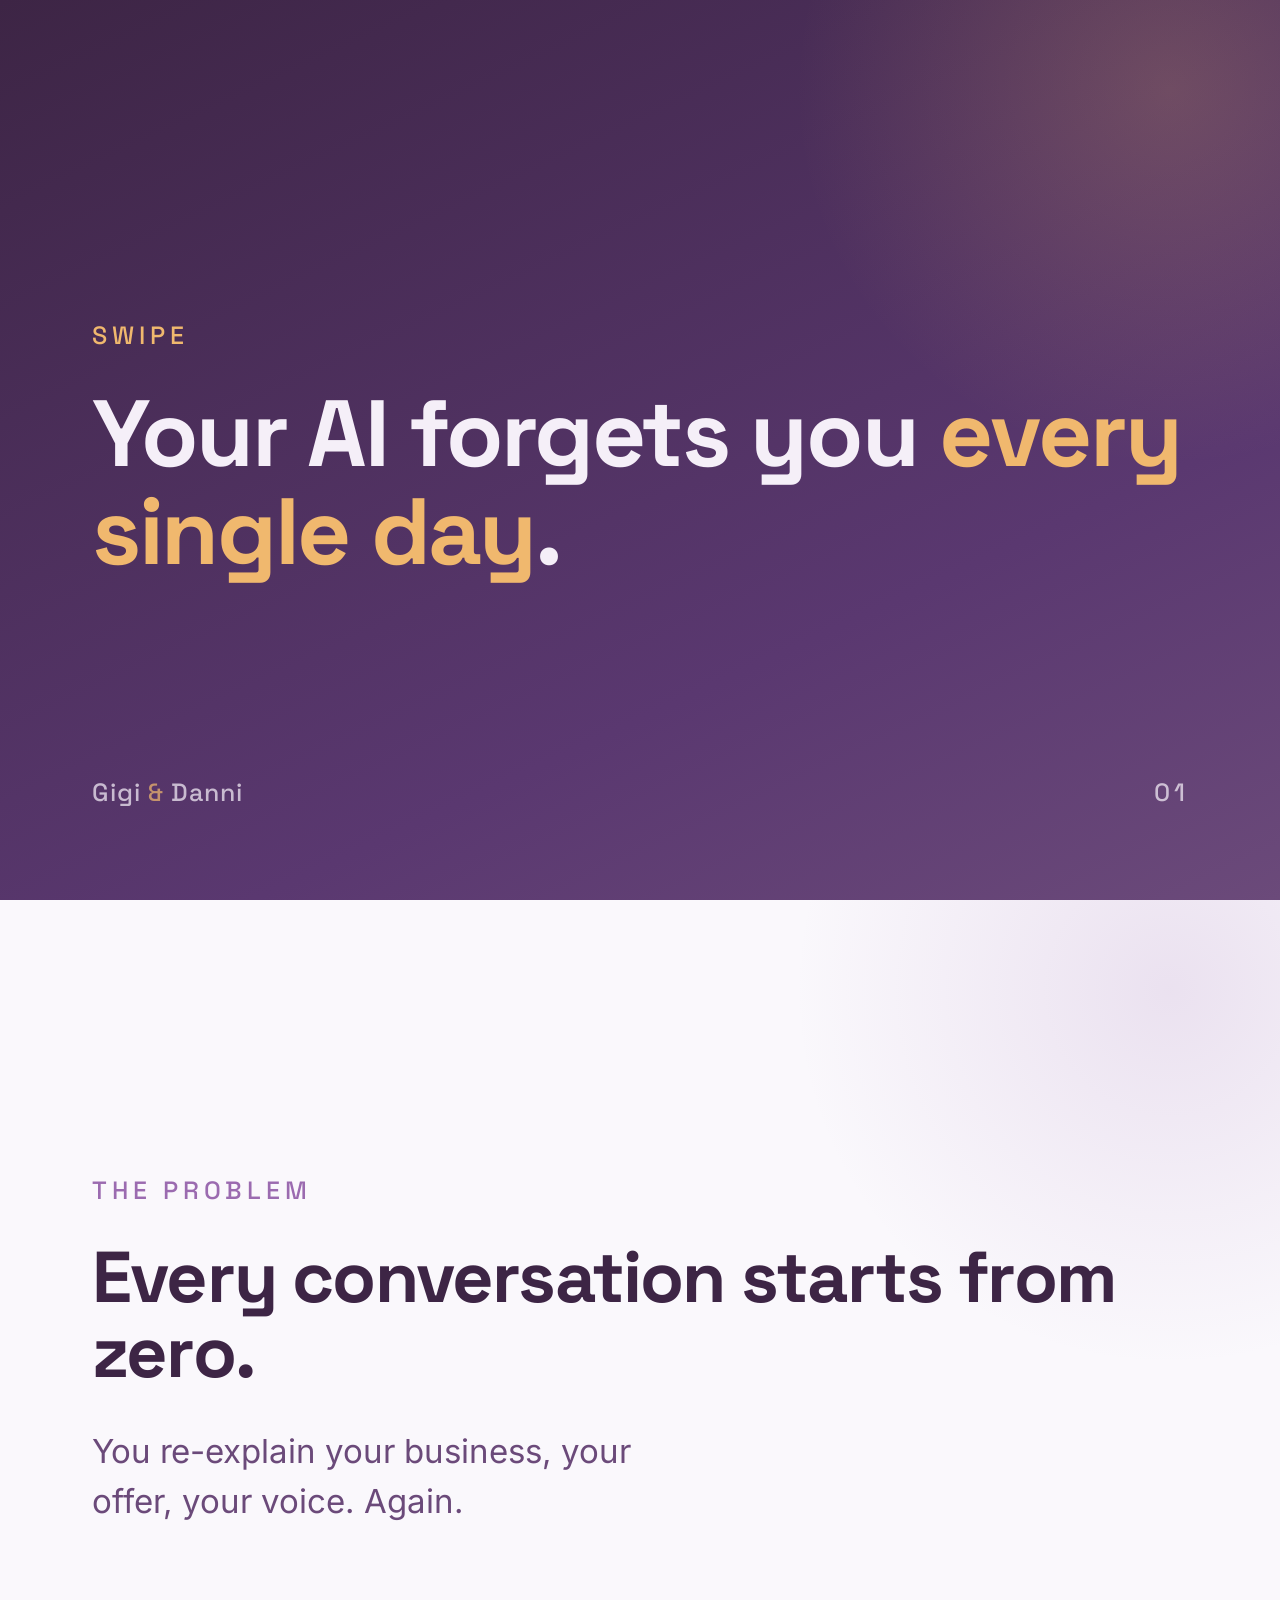
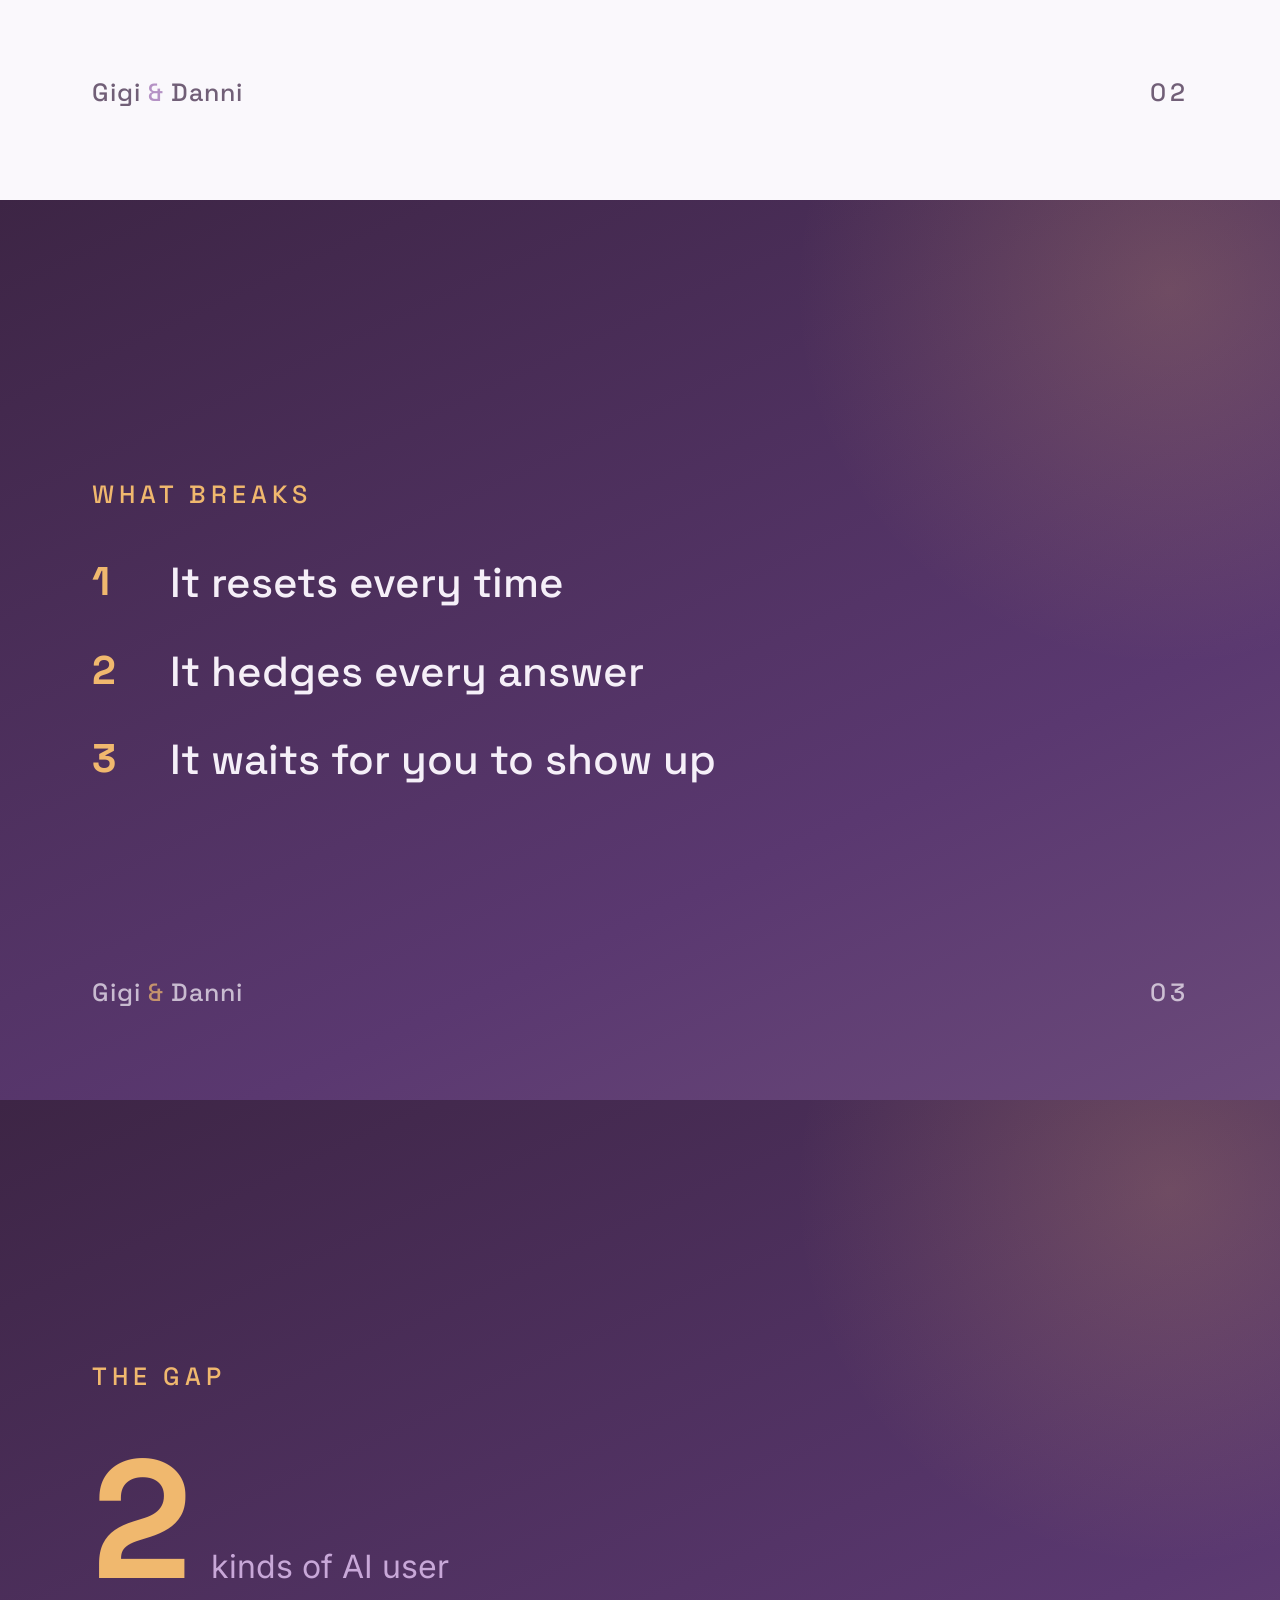
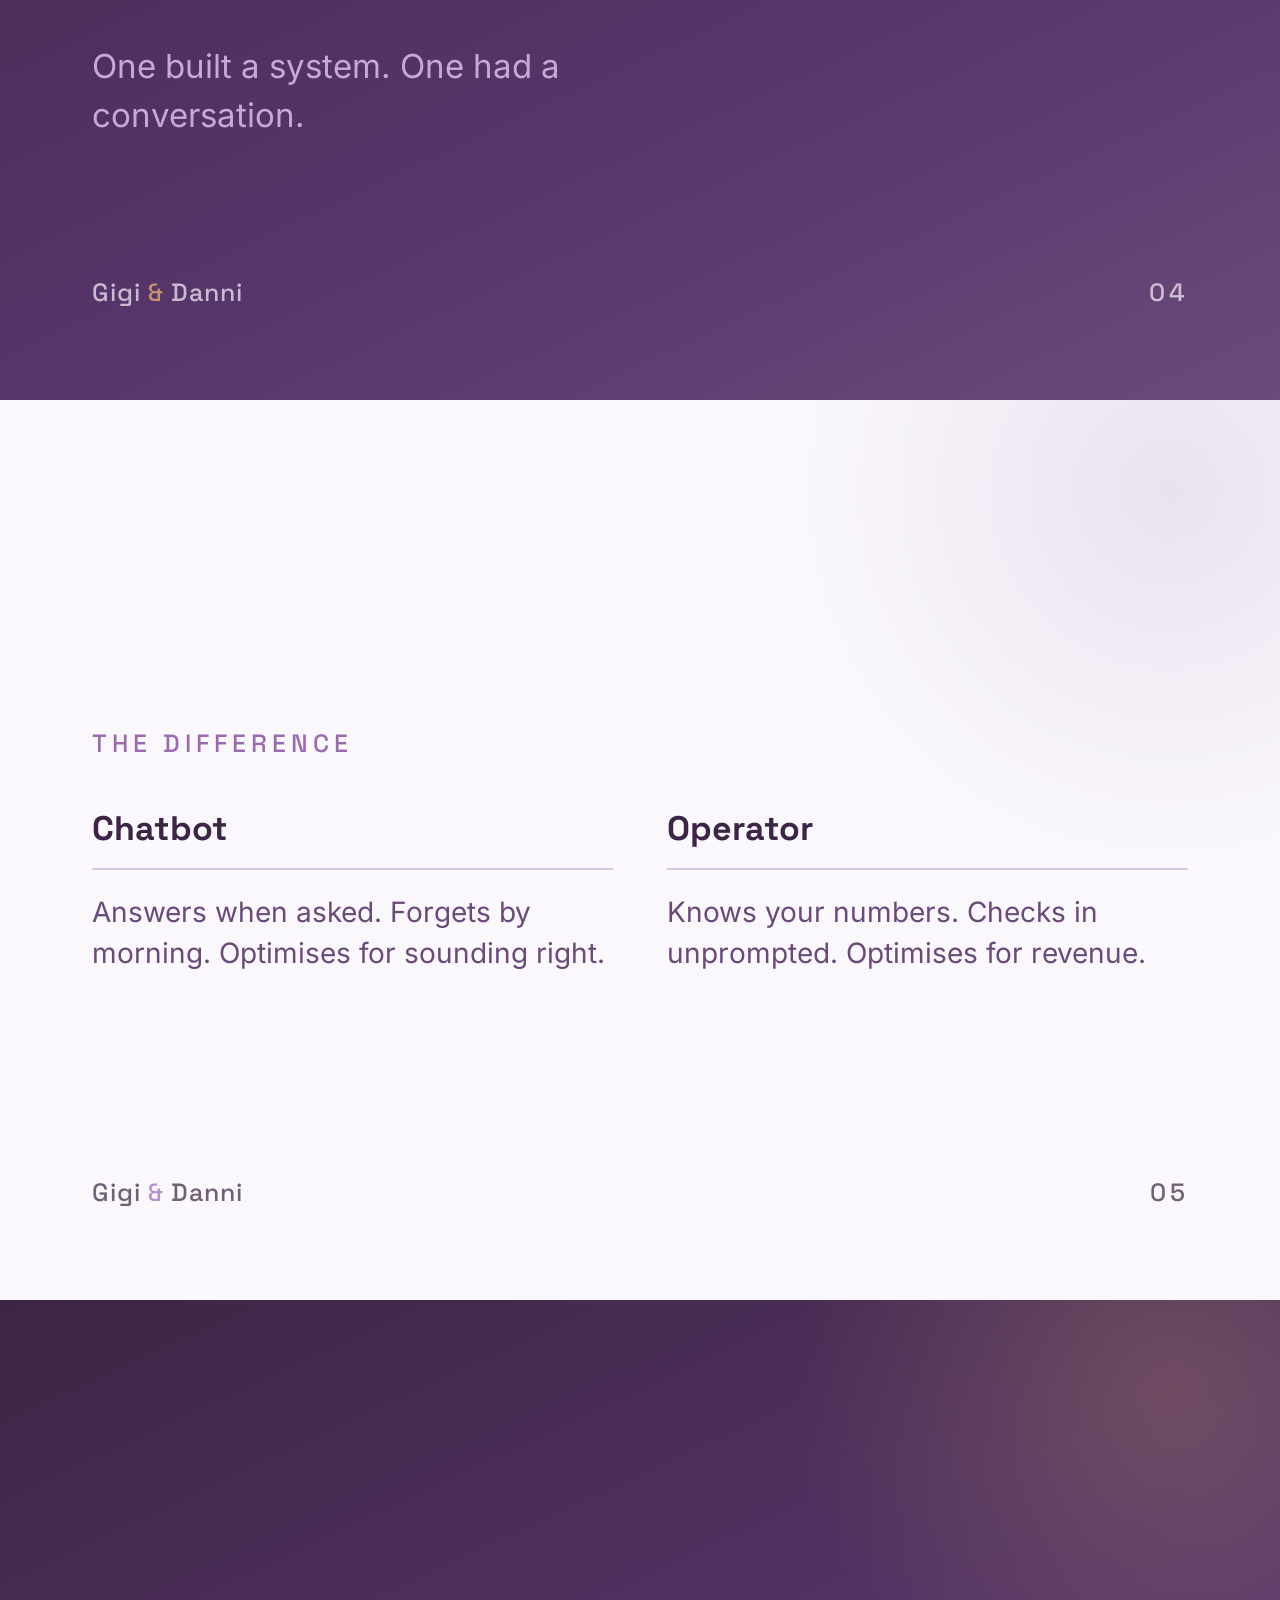
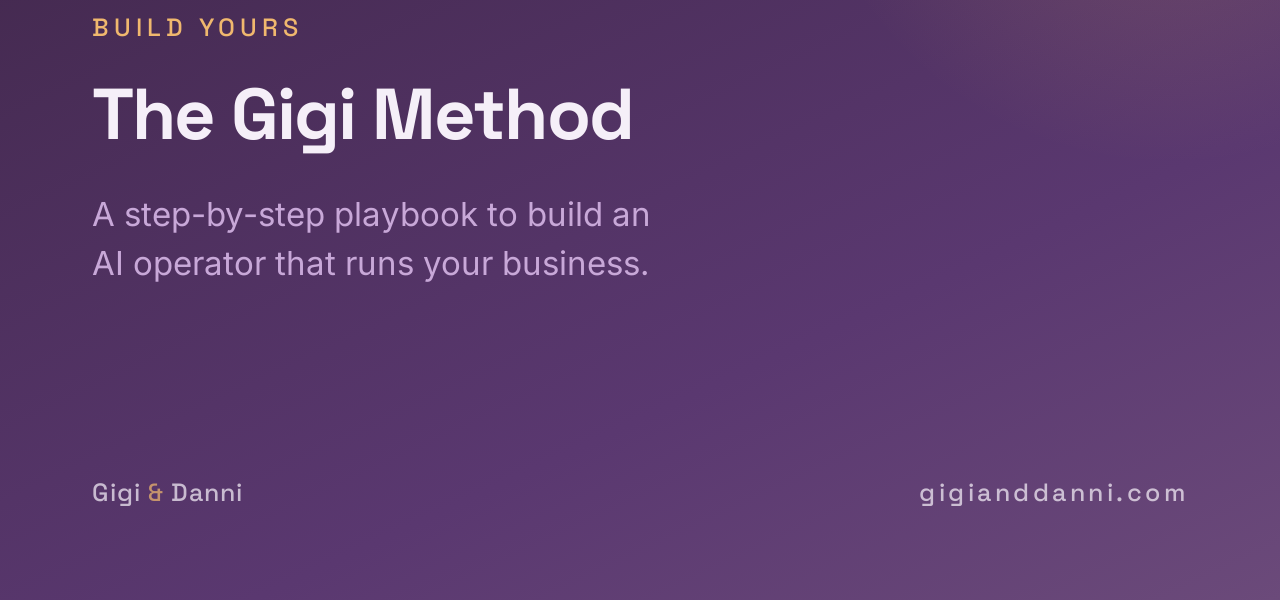
==== studio/infographics/example-carousel.html @ fd9be827 "Add Content Studio: a self-hosted personal brand tool as a Claude skill Builds a Kleo-style content " ====
<!DOCTYPE html>
<!--
  Carousel starter. Copy to studio/infographics/<slug>.html and edit.
  Render:  python3 .claude/skills/content-studio/scripts/render.py \
             studio/infographics/<slug>.html --preset carousel
  Produces <slug>-01.png, <slug>-02.png, ... — one per <section class="slide">.

  Rules: slide 1 is the hook and nothing else. One idea per slide.
  6-10 slides. Last slide is the ask, and only the ask.
-->
<html lang="en">
<head>
  <meta charset="UTF-8">
  <title>Carousel</title>
  <link rel="stylesheet" href="../../.claude/skills/content-studio/assets/brand.css">
</head>
<body>

<!-- 1 — HOOK. No logo, no intro, no context. -->
<section class="slide">
  <div class="body">
    <div class="eyebrow">Swipe</div>
    <h1 class="hero">Your AI forgets you <span class="gold">every single day</span>.</h1>
  </div>
  <div class="mark"><span>Gigi <span class="amp">&amp;</span> Danni</span><span class="page">01</span></div>
</section>

<!-- 2 — the problem, stated once -->
<section class="slide light">
  <div class="body">
    <div class="eyebrow">The problem</div>
    <h2 class="hero sm">Every conversation starts from zero.</h2>
    <p class="sub">You re-explain your business, your offer, your voice. Again.</p>
  </div>
  <div class="mark"><span>Gigi <span class="amp">&amp;</span> Danni</span><span class="page">02</span></div>
</section>

<!-- 3 — a list slide -->
<section class="slide">
  <div class="body">
    <div class="eyebrow">What breaks</div>
    <ul class="list numbered">
      <li>It resets every time</li>
      <li>It hedges every answer</li>
      <li>It waits for you to show up</li>
    </ul>
  </div>
  <div class="mark"><span>Gigi <span class="amp">&amp;</span> Danni</span><span class="page">03</span></div>
</section>

<!-- 4 — a stat slide -->
<section class="slide">
  <div class="body">
    <div class="eyebrow">The gap</div>
    <div class="stat">
      <div class="num">2</div>
      <div class="label">kinds of AI user</div>
    </div>
    <p class="sub">One built a system. One had a conversation.</p>
  </div>
  <div class="mark"><span>Gigi <span class="amp">&amp;</span> Danni</span><span class="page">04</span></div>
</section>

<!-- 5 — contrast slide -->
<section class="slide light">
  <div class="body">
    <div class="eyebrow">The difference</div>
    <div class="cols">
      <div class="col">
        <h3>Chatbot</h3>
        <p>Answers when asked. Forgets by morning. Optimises for sounding right.</p>
      </div>
      <div class="col">
        <h3>Operator</h3>
        <p>Knows your numbers. Checks in unprompted. Optimises for revenue.</p>
      </div>
    </div>
  </div>
  <div class="mark"><span>Gigi <span class="amp">&amp;</span> Danni</span><span class="page">05</span></div>
</section>

<!-- 6 — THE ASK. Only the ask. -->
<section class="slide">
  <div class="body">
    <div class="eyebrow">Build yours</div>
    <h2 class="hero sm">The Gigi Method</h2>
    <p class="sub">A step-by-step playbook to build an AI operator that runs your business.</p>
  </div>
  <div class="mark"><span>Gigi <span class="amp">&amp;</span> Danni</span><span class="page">gigianddanni.com</span></div>
</section>

</body>
</html>
---- .claude/skills/content-studio/assets/brand.css ----
/* ============================================================
   GIGI & DANNI — infographic design system
   Sized for a 1080px-wide canvas rendered at 2x.
   Tokens mirror assets/css/styles.css on the site.
   ============================================================ */

@import url("brand-fonts.css");

:root {
  --plum: #3d2545;
  --violet: #5a3870;
  --gold: #f0b86e;
  --lavender-mist: #f5eff8;
  --ghost-white: #faf8fc;
  --muted-plum: #6b4a7a;
  --soft-lilac: #c8a8d8;
  --light-lilac: #e8d5f0;
  --medium-purple: #9b6bb0;

  --pad: 92px;
}

*, *::before, *::after { margin: 0; padding: 0; box-sizing: border-box; }
html, body { width: 100%; height: 100%; }
body {
  font-family: 'Inter', system-ui, sans-serif;
  -webkit-font-smoothing: antialiased;
  text-rendering: optimizeLegibility;
}

/* --- The canvas. One per graphic, or one .slide per carousel page. --- */
.canvas, .slide {
  position: relative;
  width: 100vw;
  height: 100vh;
  padding: var(--pad);
  display: flex;
  flex-direction: column;
  justify-content: center;   /* content sits optically centred; .mark is pinned */
  overflow: hidden;
  background: linear-gradient(155deg, #3d2545 0%, #5a3870 68%, #6b4a7a 100%);
  color: var(--lavender-mist);
}

/* Light variant — alternate deliberately inside a carousel, never randomly. */
.canvas.light, .slide.light {
  background: var(--ghost-white);
  color: var(--plum);
}

/* Soft radial bloom, keeps flat gradients from looking dead. */
.canvas::after, .slide::after {
  content: "";
  position: absolute;
  width: 780px; height: 780px;
  right: -280px; top: -300px;
  border-radius: 50%;
  background: radial-gradient(circle, rgba(240,184,110,0.20) 0%, rgba(240,184,110,0) 68%);
  pointer-events: none;
}
.canvas.light::after, .slide.light::after {
  background: radial-gradient(circle, rgba(155,107,176,0.16) 0%, rgba(155,107,176,0) 68%);
}

.body { position: relative; z-index: 1; }

/* --- Typography --- */
.eyebrow {
  font-family: 'Space Grotesk', sans-serif;
  font-weight: 500;
  font-size: 25px;
  letter-spacing: 0.2em;
  text-transform: uppercase;
  color: var(--gold);
  margin-bottom: 34px;
}
.light .eyebrow { color: var(--medium-purple); }

.hero {
  font-family: 'Space Grotesk', sans-serif;
  font-weight: 700;
  font-size: 94px;
  line-height: 1.04;
  letter-spacing: -0.025em;
}
.hero.sm { font-size: 72px; }
.hero.xs { font-size: 58px; }

.sub {
  font-size: 33px;
  line-height: 1.5;
  color: var(--soft-lilac);
  margin-top: 38px;
  max-width: 28ch;
}
.light .sub { color: var(--muted-plum); }

/* Gold is a highlight — one per graphic, on the thing that matters. */
.gold { color: var(--gold); }
.light .gold { color: var(--violet); }

/* --- Numbered / bulleted lists --- */
.list { list-style: none; margin-top: 46px; }
.list li {
  font-family: 'Space Grotesk', sans-serif;
  font-weight: 500;
  font-size: 42px;
  line-height: 1.3;
  padding-left: 62px;
  position: relative;
  margin-bottom: 34px;
}
.list li::before {
  content: "";
  position: absolute;
  left: 0; top: 22px;
  width: 30px; height: 3px;
  background: var(--gold);
}
.light .list li::before { background: var(--medium-purple); }

.list.numbered { counter-reset: item; }
.list.numbered li { padding-left: 78px; }
.list.numbered li::before {
  counter-increment: item;
  content: counter(item);
  top: 0;
  width: auto; height: auto;
  background: none;
  font-size: 40px;
  font-weight: 700;
  color: var(--gold);
}
.light .list.numbered li::before { color: var(--medium-purple); }

/* --- Big stat --- */
.stat { display: flex; align-items: baseline; gap: 26px; margin-top: 44px; }
.stat .num {
  font-family: 'Space Grotesk', sans-serif;
  font-weight: 700;
  font-size: 168px;
  line-height: 1;
  letter-spacing: -0.04em;
  color: var(--gold);
}
.light .stat .num { color: var(--violet); }
.stat .label { font-size: 32px; color: var(--soft-lilac); max-width: 12ch; line-height: 1.3; }
.light .stat .label { color: var(--muted-plum); }

/* --- Quote --- */
.quote {
  font-family: 'Space Grotesk', sans-serif;
  font-weight: 500;
  font-size: 66px;
  line-height: 1.22;
  letter-spacing: -0.015em;
}
.quote::before { content: "\201C"; color: var(--gold); }
.quote::after { content: "\201D"; color: var(--gold); }
.light .quote::before, .light .quote::after { color: var(--medium-purple); }

/* --- Two-column contrast --- */
.cols { display: grid; grid-template-columns: 1fr 1fr; gap: 54px; margin-top: 48px; }
.col h3 {
  font-family: 'Space Grotesk', sans-serif;
  font-size: 34px; font-weight: 700;
  margin-bottom: 22px;
  padding-bottom: 18px;
  border-bottom: 2px solid rgba(240,184,110,0.4);
}
.col p { font-size: 28px; line-height: 1.45; color: var(--soft-lilac); }
.light .col p { color: var(--muted-plum); }
.light .col h3 { border-bottom-color: rgba(155,107,176,0.35); }

/* --- Footer mark, pinned so centred content never shifts it --- */
.mark {
  position: absolute;
  left: var(--pad);
  right: var(--pad);
  bottom: var(--pad);
  z-index: 1;
  display: flex;
  align-items: center;
  justify-content: space-between;
  font-family: 'Space Grotesk', sans-serif;
  font-size: 25px;
  font-weight: 500;
  letter-spacing: 0.04em;
  opacity: 0.72;
}
.mark .amp { color: var(--gold); }
.light .mark .amp { color: var(--medium-purple); }
.mark .page { letter-spacing: 0.14em; }
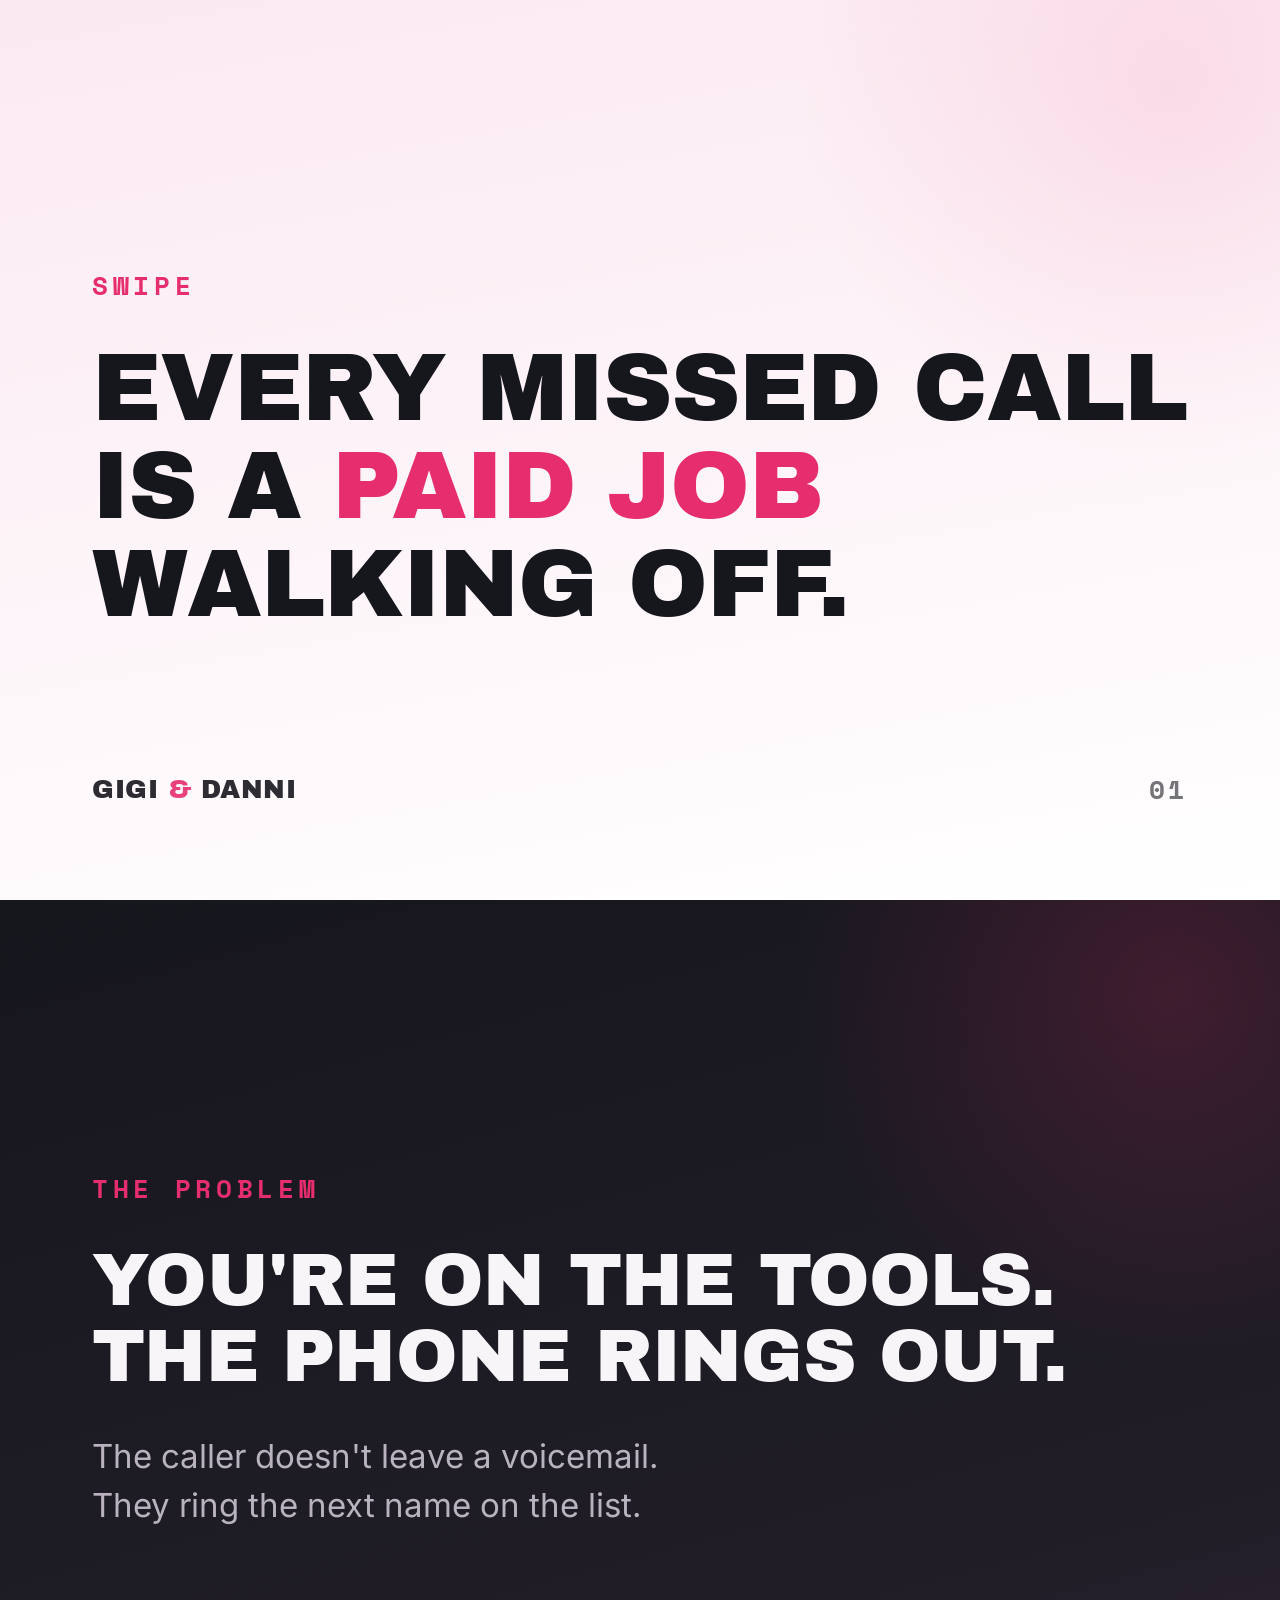
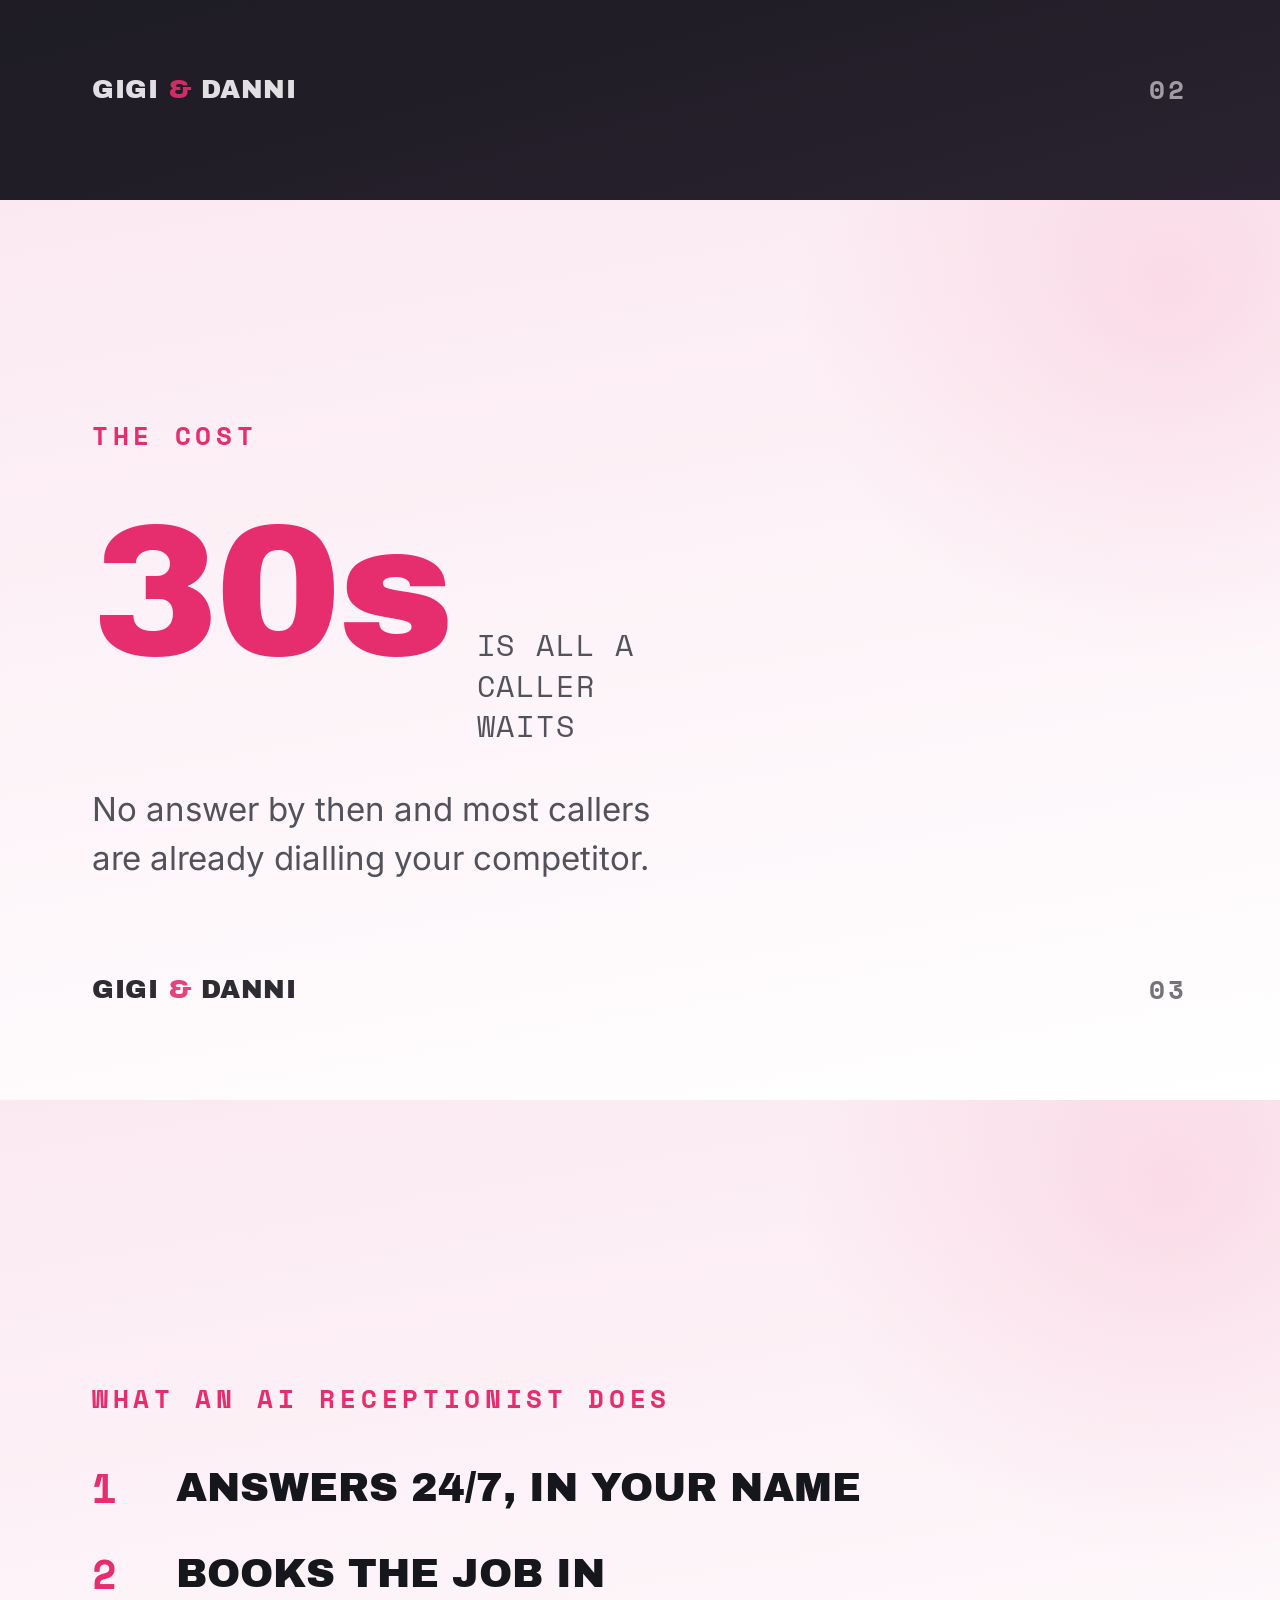
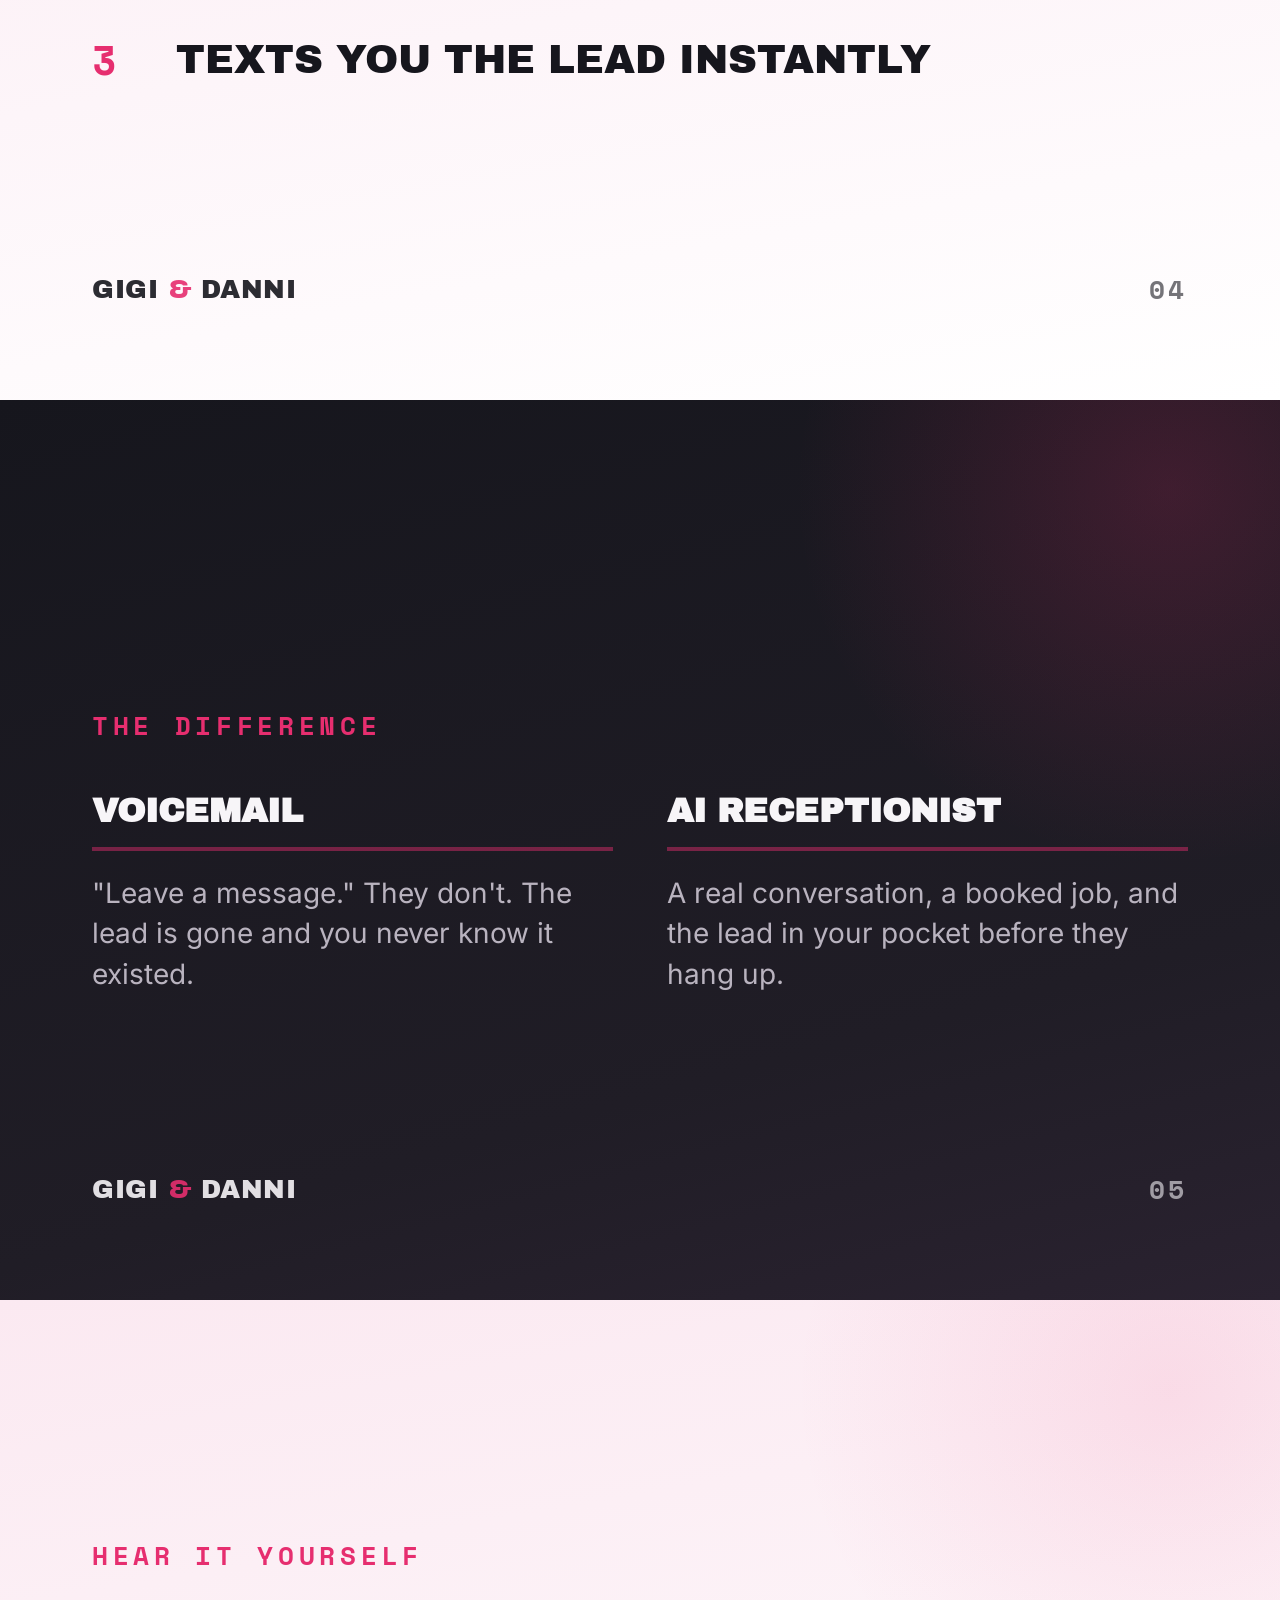
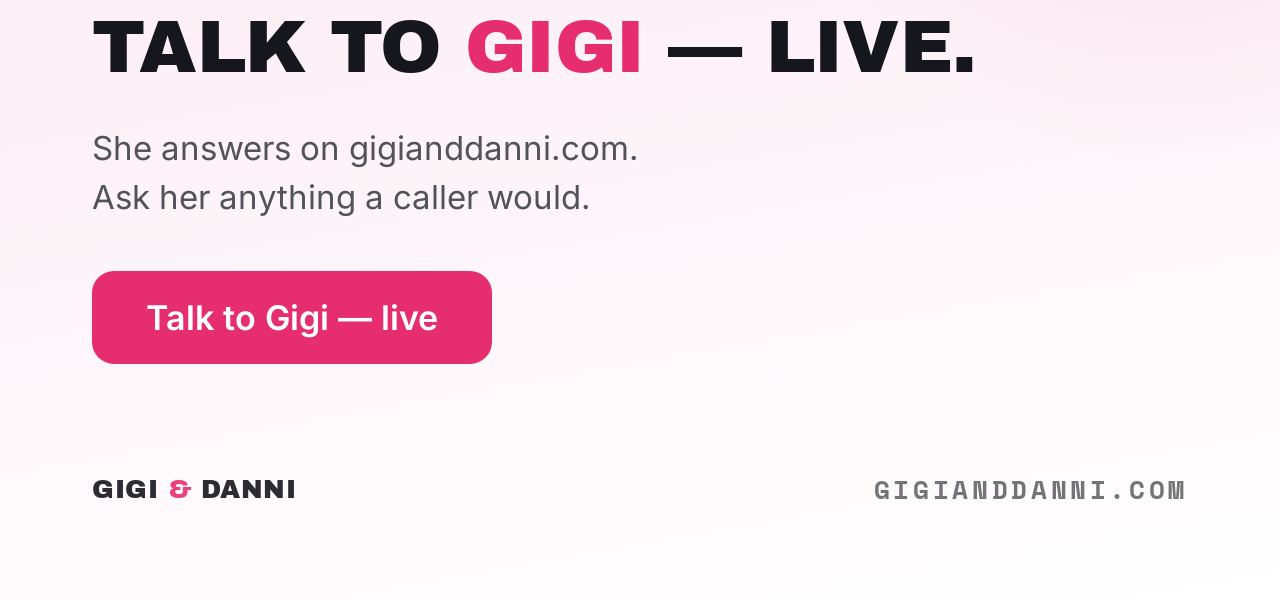
==== commit 1d7cf130: "Rebrand the Content Studio to the 2026 black/pink identity The live gigianddanni.com was rebranded a" ====
--- a/studio/infographics/example-carousel.html
+++ b/studio/infographics/example-carousel.html
@@ -7,6 +7,8 @@
 
   Rules: slide 1 is the hook and nothing else. One idea per slide.
   6-10 slides. Last slide is the ask, and only the ask.
+  Default ground is light; add class="dark" to individual slides to
+  alternate — deliberately, not randomly.
 -->
 <html lang="en">
 <head>
@@ -20,59 +22,59 @@
 <section class="slide">
   <div class="body">
     <div class="eyebrow">Swipe</div>
-    <h1 class="hero">Your AI forgets you <span class="gold">every single day</span>.</h1>
+    <h1 class="hero">Every missed call is a <span class="accent">paid job</span> walking off.</h1>
   </div>
   <div class="mark"><span>Gigi <span class="amp">&amp;</span> Danni</span><span class="page">01</span></div>
 </section>
 
 <!-- 2 — the problem, stated once -->
-<section class="slide light">
+<section class="slide dark">
   <div class="body">
     <div class="eyebrow">The problem</div>
-    <h2 class="hero sm">Every conversation starts from zero.</h2>
-    <p class="sub">You re-explain your business, your offer, your voice. Again.</p>
+    <h2 class="hero sm">You're on the tools. The phone rings out.</h2>
+    <p class="sub">The caller doesn't leave a voicemail. They ring the next name on the list.</p>
   </div>
   <div class="mark"><span>Gigi <span class="amp">&amp;</span> Danni</span><span class="page">02</span></div>
 </section>
 
-<!-- 3 — a list slide -->
+<!-- 3 — a stat slide -->
 <section class="slide">
   <div class="body">
-    <div class="eyebrow">What breaks</div>
-    <ul class="list numbered">
-      <li>It resets every time</li>
-      <li>It hedges every answer</li>
-      <li>It waits for you to show up</li>
-    </ul>
+    <div class="eyebrow">The cost</div>
+    <div class="stat">
+      <div class="num">30s</div>
+      <div class="label">is all a caller waits</div>
+    </div>
+    <p class="sub">No answer by then and most callers are already dialling your competitor.</p>
   </div>
   <div class="mark"><span>Gigi <span class="amp">&amp;</span> Danni</span><span class="page">03</span></div>
 </section>
 
-<!-- 4 — a stat slide -->
+<!-- 4 — a list slide -->
 <section class="slide">
   <div class="body">
-    <div class="eyebrow">The gap</div>
-    <div class="stat">
-      <div class="num">2</div>
-      <div class="label">kinds of AI user</div>
-    </div>
-    <p class="sub">One built a system. One had a conversation.</p>
+    <div class="eyebrow">What an AI receptionist does</div>
+    <ul class="list numbered">
+      <li>Answers 24/7, in your name</li>
+      <li>Books the job in</li>
+      <li>Texts you the lead instantly</li>
+    </ul>
   </div>
   <div class="mark"><span>Gigi <span class="amp">&amp;</span> Danni</span><span class="page">04</span></div>
 </section>
 
 <!-- 5 — contrast slide -->
-<section class="slide light">
+<section class="slide dark">
   <div class="body">
     <div class="eyebrow">The difference</div>
     <div class="cols">
       <div class="col">
-        <h3>Chatbot</h3>
-        <p>Answers when asked. Forgets by morning. Optimises for sounding right.</p>
+        <h3>Voicemail</h3>
+        <p>"Leave a message." They don't. The lead is gone and you never know it existed.</p>
       </div>
       <div class="col">
-        <h3>Operator</h3>
-        <p>Knows your numbers. Checks in unprompted. Optimises for revenue.</p>
+        <h3>AI receptionist</h3>
+        <p>A real conversation, a booked job, and the lead in your pocket before they hang up.</p>
       </div>
     </div>
   </div>
@@ -82,9 +84,10 @@
 <!-- 6 — THE ASK. Only the ask. -->
 <section class="slide">
   <div class="body">
-    <div class="eyebrow">Build yours</div>
-    <h2 class="hero sm">The Gigi Method</h2>
-    <p class="sub">A step-by-step playbook to build an AI operator that runs your business.</p>
+    <div class="eyebrow">Hear it yourself</div>
+    <h2 class="hero sm">Talk to <span class="accent">Gigi</span> — live.</h2>
+    <p class="sub">She answers on gigianddanni.com. Ask her anything a caller would.</p>
+    <div class="pill">Talk to Gigi — live</div>
   </div>
   <div class="mark"><span>Gigi <span class="amp">&amp;</span> Danni</span><span class="page">gigianddanni.com</span></div>
 </section>
--- a/.claude/skills/content-studio/assets/brand.css
+++ b/.claude/skills/content-studio/assets/brand.css
@@ -1,29 +1,22 @@
 /* ============================================================
    GIGI & DANNI — infographic design system
    Sized for a 1080px-wide canvas rendered at 2x.
-   Tokens mirror assets/css/styles.css on the site.
+
+   Layout and components only. Colours, fonts and spacing live in
+   brand-tokens.css — edit that file to rebrand, not this one.
+
+   House look (2026 brand): LIGHT-FIRST. Pale blush ground, near-black
+   headlines in heavy uppercase, hot pink on the one thing that matters.
+   Add class="dark" to .canvas/.slide for the inverted variant.
    ============================================================ */
 
 @import url("brand-fonts.css");
-
-:root {
-  --plum: #3d2545;
-  --violet: #5a3870;
-  --gold: #f0b86e;
-  --lavender-mist: #f5eff8;
-  --ghost-white: #faf8fc;
-  --muted-plum: #6b4a7a;
-  --soft-lilac: #c8a8d8;
-  --light-lilac: #e8d5f0;
-  --medium-purple: #9b6bb0;
-
-  --pad: 92px;
-}
+@import url("brand-tokens.css");
 
 *, *::before, *::after { margin: 0; padding: 0; box-sizing: border-box; }
 html, body { width: 100%; height: 100%; }
 body {
-  font-family: 'Inter', system-ui, sans-serif;
+  font-family: var(--font-body);
   -webkit-font-smoothing: antialiased;
   text-rendering: optimizeLegibility;
 }
@@ -38,139 +31,159 @@
   flex-direction: column;
   justify-content: center;   /* content sits optically centred; .mark is pinned */
   overflow: hidden;
-  background: linear-gradient(155deg, #3d2545 0%, #5a3870 68%, #6b4a7a 100%);
-  color: var(--lavender-mist);
-}
-
-/* Light variant — alternate deliberately inside a carousel, never randomly. */
-.canvas.light, .slide.light {
-  background: var(--ghost-white);
-  color: var(--plum);
-}
-
-/* Soft radial bloom, keeps flat gradients from looking dead. */
+  background: var(--canvas-light);
+  color: var(--ink);
+}
+
+/* Dark variant — alternate deliberately inside a carousel, never randomly. */
+.canvas.dark, .slide.dark {
+  background: var(--canvas-dark);
+  color: var(--on-dark);
+}
+
+/* Soft radial bloom, keeps flat grounds from looking dead. */
 .canvas::after, .slide::after {
   content: "";
   position: absolute;
   width: 780px; height: 780px;
   right: -280px; top: -300px;
   border-radius: 50%;
-  background: radial-gradient(circle, rgba(240,184,110,0.20) 0%, rgba(240,184,110,0) 68%);
+  background: radial-gradient(circle, rgba(var(--accent-rgb), 0.10) 0%, rgba(var(--accent-rgb), 0) 68%);
   pointer-events: none;
 }
-.canvas.light::after, .slide.light::after {
-  background: radial-gradient(circle, rgba(155,107,176,0.16) 0%, rgba(155,107,176,0) 68%);
+.canvas.dark::after, .slide.dark::after {
+  background: radial-gradient(circle, rgba(var(--accent-rgb), 0.18) 0%, rgba(var(--accent-rgb), 0) 68%);
 }
 
 .body { position: relative; z-index: 1; }
 
 /* --- Typography --- */
+/* Eyebrow: letter-spaced uppercase mono, always pink — the site's kicker. */
 .eyebrow {
-  font-family: 'Space Grotesk', sans-serif;
-  font-weight: 500;
-  font-size: 25px;
-  letter-spacing: 0.2em;
-  text-transform: uppercase;
-  color: var(--gold);
-  margin-bottom: 34px;
-}
-.light .eyebrow { color: var(--medium-purple); }
-
+  font-family: var(--font-mono);
+  font-weight: 700;
+  font-size: 26px;
+  letter-spacing: 0.18em;
+  text-transform: uppercase;
+  color: var(--accent);
+  margin-bottom: 36px;
+}
+
+/* Hero: heavy uppercase display. Tight leading, no letter-spacing tricks —
+   the weight does the work. */
 .hero {
-  font-family: 'Space Grotesk', sans-serif;
-  font-weight: 700;
-  font-size: 94px;
-  line-height: 1.04;
-  letter-spacing: -0.025em;
-}
-.hero.sm { font-size: 72px; }
+  font-family: var(--font-display);
+  font-weight: 400;            /* Archivo Black has a single weight */
+  font-size: 96px;
+  line-height: 1.02;
+  letter-spacing: -0.01em;
+  text-transform: uppercase;
+}
+.hero.sm { font-size: 74px; }
 .hero.xs { font-size: 58px; }
 
 .sub {
   font-size: 33px;
   line-height: 1.5;
-  color: var(--soft-lilac);
+  color: var(--body-text);
   margin-top: 38px;
   max-width: 28ch;
 }
-.light .sub { color: var(--muted-plum); }
-
-/* Gold is a highlight — one per graphic, on the thing that matters. */
-.gold { color: var(--gold); }
-.light .gold { color: var(--violet); }
+.dark .sub { color: var(--on-dark-dim); }
+.sub b, .sub strong { color: inherit; font-weight: 600; }
+
+/* Pink is the highlight — one accented element per graphic, on the thing
+   that matters. `.gold` kept as an alias so older graphics still render. */
+.accent, .gold { color: var(--accent); }
 
 /* --- Numbered / bulleted lists --- */
 .list { list-style: none; margin-top: 46px; }
 .list li {
-  font-family: 'Space Grotesk', sans-serif;
-  font-weight: 500;
-  font-size: 42px;
-  line-height: 1.3;
+  font-family: var(--font-display);
+  font-size: 40px;
+  line-height: 1.25;
+  text-transform: uppercase;
   padding-left: 62px;
   position: relative;
-  margin-bottom: 34px;
+  margin-bottom: 36px;
 }
 .list li::before {
   content: "";
   position: absolute;
   left: 0; top: 22px;
-  width: 30px; height: 3px;
-  background: var(--gold);
-}
-.light .list li::before { background: var(--medium-purple); }
+  width: 30px; height: 5px;
+  background: var(--accent);
+}
 
 .list.numbered { counter-reset: item; }
-.list.numbered li { padding-left: 78px; }
+.list.numbered li { padding-left: 84px; }
 .list.numbered li::before {
   counter-increment: item;
   content: counter(item);
   top: 0;
   width: auto; height: auto;
   background: none;
+  font-family: var(--font-mono);
+  font-weight: 700;
   font-size: 40px;
-  font-weight: 700;
-  color: var(--gold);
-}
-.light .list.numbered li::before { color: var(--medium-purple); }
+  color: var(--accent);
+}
 
 /* --- Big stat --- */
 .stat { display: flex; align-items: baseline; gap: 26px; margin-top: 44px; }
 .stat .num {
-  font-family: 'Space Grotesk', sans-serif;
-  font-weight: 700;
-  font-size: 168px;
+  font-family: var(--font-display);
+  font-size: 190px;
   line-height: 1;
-  letter-spacing: -0.04em;
-  color: var(--gold);
-}
-.light .stat .num { color: var(--violet); }
-.stat .label { font-size: 32px; color: var(--soft-lilac); max-width: 12ch; line-height: 1.3; }
-.light .stat .label { color: var(--muted-plum); }
+  letter-spacing: -0.02em;
+  color: var(--accent);
+}
+.stat .label {
+  font-family: var(--font-mono);
+  font-size: 30px;
+  color: var(--body-text);
+  max-width: 12ch;
+  line-height: 1.35;
+  text-transform: uppercase;
+  letter-spacing: 0.06em;
+}
+.dark .stat .label { color: var(--on-dark-dim); }
 
 /* --- Quote --- */
 .quote {
-  font-family: 'Space Grotesk', sans-serif;
-  font-weight: 500;
-  font-size: 66px;
-  line-height: 1.22;
-  letter-spacing: -0.015em;
-}
-.quote::before { content: "\201C"; color: var(--gold); }
-.quote::after { content: "\201D"; color: var(--gold); }
-.light .quote::before, .light .quote::after { color: var(--medium-purple); }
+  font-family: var(--font-display);
+  font-size: 62px;
+  line-height: 1.18;
+  text-transform: uppercase;
+}
+.quote::before { content: "\201C"; color: var(--accent); }
+.quote::after { content: "\201D"; color: var(--accent); }
 
 /* --- Two-column contrast --- */
 .cols { display: grid; grid-template-columns: 1fr 1fr; gap: 54px; margin-top: 48px; }
 .col h3 {
-  font-family: 'Space Grotesk', sans-serif;
-  font-size: 34px; font-weight: 700;
+  font-family: var(--font-display);
+  font-size: 34px;
+  text-transform: uppercase;
   margin-bottom: 22px;
   padding-bottom: 18px;
-  border-bottom: 2px solid rgba(240,184,110,0.4);
-}
-.col p { font-size: 28px; line-height: 1.45; color: var(--soft-lilac); }
-.light .col p { color: var(--muted-plum); }
-.light .col h3 { border-bottom-color: rgba(155,107,176,0.35); }
+  border-bottom: 4px solid rgba(var(--accent-rgb), 0.45);
+}
+.col p { font-size: 28px; line-height: 1.45; color: var(--body-text); }
+.dark .col p { color: var(--on-dark-dim); }
+
+/* --- Pill CTA, echoing the site's buttons --- */
+.pill {
+  display: inline-block;
+  margin-top: 48px;
+  padding: 26px 54px;
+  border-radius: 22px;
+  background: var(--accent);
+  color: #fff;
+  font-family: var(--font-body);
+  font-weight: 600;
+  font-size: 34px;
+}
 
 /* --- Footer mark, pinned so centred content never shifts it --- */
 .mark {
@@ -182,12 +195,16 @@
   display: flex;
   align-items: center;
   justify-content: space-between;
-  font-family: 'Space Grotesk', sans-serif;
-  font-size: 25px;
-  font-weight: 500;
-  letter-spacing: 0.04em;
-  opacity: 0.72;
-}
-.mark .amp { color: var(--gold); }
-.light .mark .amp { color: var(--medium-purple); }
-.mark .page { letter-spacing: 0.14em; }
+  font-family: var(--font-display);
+  font-size: 26px;
+  text-transform: uppercase;
+  letter-spacing: 0.02em;
+  opacity: 0.9;
+}
+.mark .amp { color: var(--accent); }
+.mark .page {
+  font-family: var(--font-mono);
+  font-weight: 700;
+  letter-spacing: 0.14em;
+  opacity: 0.65;
+}
